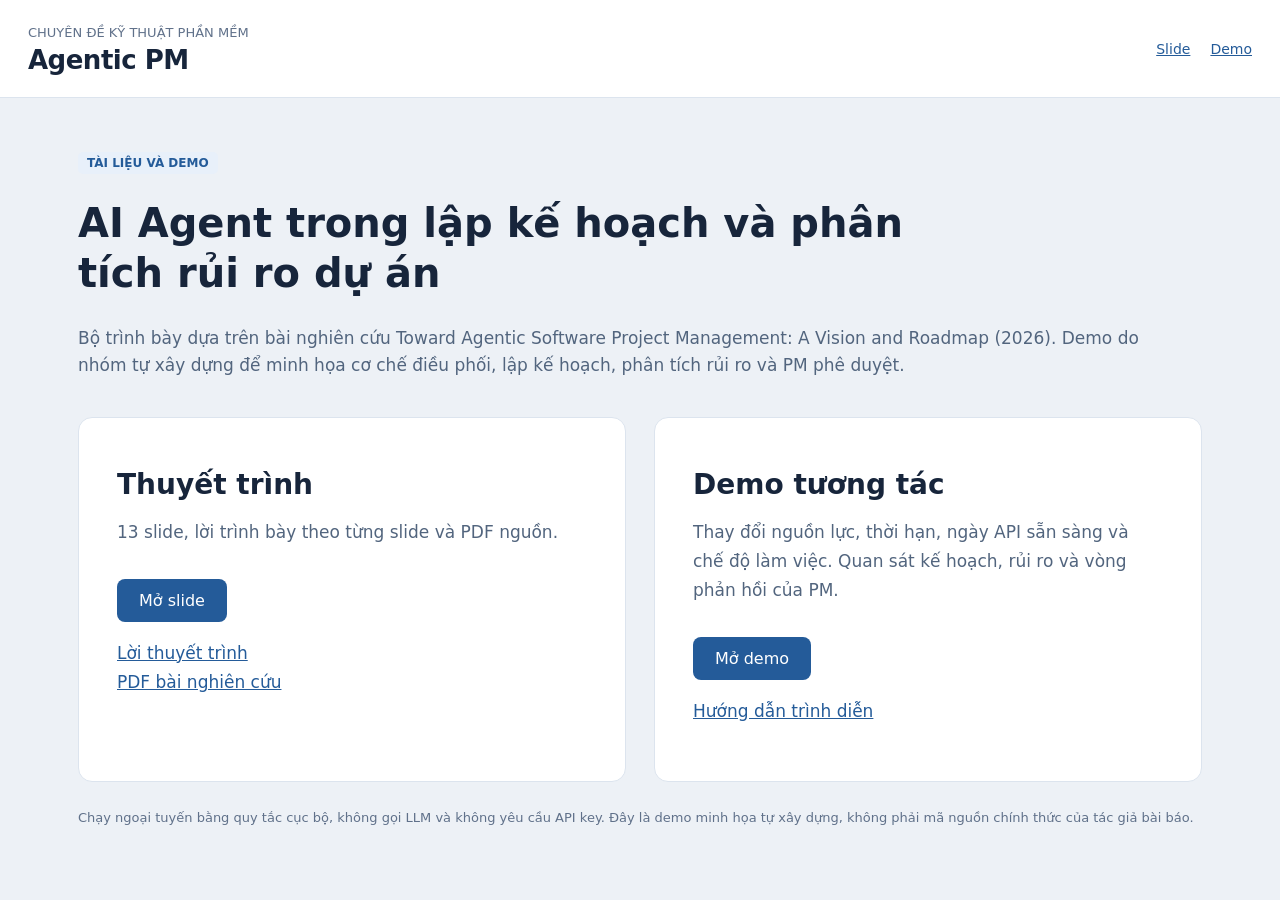
==== index.html @ 0125a107 "Add Agentic PM presentation and interactive mechanism demo" ====
<!doctype html><html lang="vi"><head><meta charset="utf-8"><meta name="viewport" content="width=device-width,initial-scale=1"><title>Agentic PM</title><link rel="stylesheet" href="demo/style.css"></head><body><header><div><small>CHUYÊN ĐỀ KỸ THUẬT PHẦN MỀM</small><h1>Agentic PM</h1></div><nav><a href="01-slide.html">Slide</a><a href="demo/index.html">Demo</a></nav></header><main class="landing"><span class="badge">TÀI LIỆU VÀ DEMO</span><h1>AI Agent trong lập kế hoạch và phân tích rủi ro dự án</h1><p class="intro">Bộ trình bày dựa trên bài nghiên cứu Toward Agentic Software Project Management: A Vision and Roadmap (2026). Demo do nhóm tự xây dựng để minh họa cơ chế điều phối, lập kế hoạch, phân tích rủi ro và PM phê duyệt.</p><div class="cards"><article><h2>Thuyết trình</h2><p>13 slide, lời trình bày theo từng slide và PDF nguồn.</p><a class="launch" href="01-slide.html">Mở slide</a><p><a href="02-thuyet-trinh.md">Lời thuyết trình</a><br><a href="tai-lieu-goc.pdf">PDF bài nghiên cứu</a></p></article><article><h2>Demo tương tác</h2><p>Thay đổi nguồn lực, thời hạn, ngày API sẵn sàng và chế độ làm việc. Quan sát kế hoạch, rủi ro và vòng phản hồi của PM.</p><a class="launch" href="demo/index.html">Mở demo</a><p><a href="03-huong-dan-demo.md">Hướng dẫn trình diễn</a></p></article></div><p class="source">Chạy ngoại tuyến bằng quy tắc cục bộ, không gọi LLM và không yêu cầu API key. Đây là demo minh họa tự xây dựng, không phải mã nguồn chính thức của tác giả bài báo.</p></main></body></html>
---- demo/style.css ----
:root{font-family:'Segoe UI',system-ui,sans-serif;color:#17253b;background:#edf1f6;font-synthesis:none;--blue:#245b99;--muted:#60718a;--line:#dce4ee;--green:#14755b;--red:#ae3847}*{box-sizing:border-box}body{margin:0}a{color:var(--blue)}button,input,select,textarea{font:inherit}button{cursor:pointer;border:1px solid #c2cede;background:white;color:#17253b;padding:11px 17px;border-radius:8px;font-weight:600}button.primary{background:var(--blue);border-color:var(--blue);color:white}button:disabled{opacity:.45;cursor:not-allowed}button:hover:not(:disabled){filter:brightness(.96)}button:focus-visible,a:focus-visible,input:focus-visible,select:focus-visible,textarea:focus-visible{outline:3px solid #63a7ed;outline-offset:3px}header{background:white;border-bottom:1px solid var(--line);padding:22px max(28px,calc((100vw - 1480px)/2));display:flex;justify-content:space-between;align-items:center;gap:24px}header small{color:var(--muted);font-size:13px}header h1{font-size:26px;margin:4px 0 0;letter-spacing:-.5px}nav{display:flex;gap:20px;align-items:center;font-size:14px}main{max-width:1480px;margin:auto;padding:26px 28px 50px}.intro{font-size:17px;line-height:1.6;max-width:1080px;color:#52657e;margin:0 0 24px}.layout{display:grid;grid-template-columns:310px minmax(0,1fr);gap:24px}.panel{background:white;border:1px solid var(--line);border-radius:12px;padding:24px}.panel h2{font-size:19px;margin:0 0 18px}.panel h3{font-size:16px;margin:18px 0 10px}.settings label{display:block;margin:0 0 20px;font-size:14px;font-weight:600}.settings label input:not([type=checkbox]),.settings select,.settings textarea{display:block;width:100%;margin-top:8px;border:1px solid #bac8d9;border-radius:7px;background:white;padding:10px}.settings label.check{display:flex;gap:9px;line-height:1.5;align-items:flex-start}.check input{margin-top:4px;width:17px;height:17px}.hint{font-size:13px;color:var(--muted);line-height:1.6}.settings .hint{margin-top:-8px;margin-bottom:22px}.stack{display:flex;flex-direction:column;gap:20px}.toolbar{display:flex;gap:10px;flex-wrap:wrap;margin-bottom:20px}.status{padding:16px 20px;background:#edf4fd;border-left:4px solid var(--blue);font-size:17px;line-height:1.55;margin-bottom:20px}.status b{display:block;margin-bottom:4px}.status.fail{background:#fff0f1;border-color:var(--red)}.status.ok{background:#eaf7f1;border-color:var(--green)}.flow{display:flex;gap:10px;align-items:stretch;margin:20px 0}.node{background:#f4f7fb;border:2px solid #e0e7ef;border-radius:9px;padding:15px;flex:1;min-width:0}.node b{display:block;font-size:15px}.node small{color:var(--muted);display:block;margin-top:8px;font-size:13px}.node.active{background:#e8f1ff;border-color:var(--blue);box-shadow:0 0 0 3px #245b9911}.node.done{border-color:#81bfa9;background:#eef8f4}.node.blocked{background:#fff0f1;border-color:#c66473}.arrow{align-self:center;color:#8497af}.hub{max-width:510px;margin:18px auto;text-align:center;border-color:var(--blue)}.hub-note{text-align:center;color:var(--muted);font-size:14px}.split{display:grid;grid-template-columns:1fr 1fr;gap:22px}pre{margin:0;padding:20px;border-radius:8px;background:#17253b;color:#e2ecf9;white-space:pre-wrap;overflow-wrap:anywhere;font:14px/1.7 Consolas,monospace;min-height:170px}.list{margin:0;padding-left:22px;font-size:15px;line-height:1.7}.log{max-height:260px;overflow:auto;list-style:none;padding:0;margin:0}.log li{font-size:14px;line-height:1.6;border-bottom:1px solid var(--line);padding:10px 0}.log li b{color:var(--blue);display:inline-block;min-width:42px}.log .error{color:var(--red)}table{border-collapse:collapse;width:100%;font-size:14px}th,td{padding:12px 10px;text-align:left;border-bottom:1px solid var(--line);vertical-align:top;line-height:1.5}th{background:#f2f5f9;color:#435975;font-size:13px}.table-wrap{overflow-x:auto}.pass{color:var(--green);font-weight:700}.fail-text{color:var(--red);font-weight:700}.badge{padding:4px 9px;border-radius:5px;background:#e8f0fa;color:var(--blue);font-size:12px;font-weight:700;white-space:nowrap}.badge.high{background:#ffedef;color:var(--red)}.badge.medium{background:#fff3df;color:#926113}.badge.low{background:#eaf7f1;color:var(--green)}.numbers{display:flex;gap:30px;margin:16px 0}.numbers b{display:block;font-size:28px;color:var(--blue)}.numbers span{font-size:13px;color:var(--muted)}.empty{color:var(--muted);font-size:15px;padding:18px 0}.approval{padding:22px;border:2px solid #d3a657;background:#fffbf1;border-radius:9px}.approval h3{margin-top:0}.approval p{font-size:15px;line-height:1.6}.approval label{font-size:14px;display:block;margin:12px 0}.approval input[type=text]{padding:10px;width:100%;border:1px solid #b7c5d6;border-radius:6px;margin:8px 0}.approval .toolbar{margin:15px 0 0}.hidden{display:none!important}.risk-row td:first-child{min-width:135px}.risk-row td:nth-child(2){min-width:180px}.source{font-size:13px;color:var(--muted);margin-top:25px;line-height:1.7}.cards{display:grid;grid-template-columns:1fr 1fr;gap:28px;margin-top:38px}.cards article{background:white;border:1px solid var(--line);padding:38px;border-radius:14px}.cards h2{font-size:28px;margin:12px 0}.cards p{font-size:17px;line-height:1.7;color:#52657e}.cards a.launch{display:inline-block;text-decoration:none;margin-top:15px;padding:12px 22px;background:var(--blue);color:white;border-radius:8px}.landing{max-width:1180px;padding-top:54px}.landing>h1{font-size:40px;line-height:1.25;max-width:900px}.trail{display:flex;gap:10px;flex-wrap:wrap}.trail span{padding:7px 11px;background:#edf3fa;border-radius:5px;font-size:13px;color:#245b99}.feedback{font-size:14px;line-height:1.7}.gantt{margin-top:20px}.gantt-row{display:grid;grid-template-columns:170px 1fr;align-items:center;gap:12px;margin:9px 0;font-size:13px}.gantt-track{height:25px;background:#f0f3f7;position:relative;border-radius:3px;overflow:hidden}.gantt-bar{height:100%;background:#3777bd;position:absolute;color:white;font-size:12px;display:flex;align-items:center;justify-content:center;min-width:24px}.gantt-row.late .gantt-bar{background:#b65a48}.legend{font-size:13px;color:var(--muted);margin-top:12px}.subtle{font-size:14px;color:var(--muted);line-height:1.6}.tasks textarea{width:100%;min-height:120px}.live-msg{min-height:22px;color:var(--red);font-size:14px}.agent-diagram{display:grid;grid-template-columns:1fr 1fr;gap:16px}.agent-diagram .node{flex:auto}.agent-diagram .central{grid-column:1/-1;text-align:center;max-width:550px;width:100%;margin:auto}.agent-diagram .database{grid-column:1/-1;border-style:dashed}.loading{animation:pulse 1s infinite}@keyframes pulse{50%{opacity:.65}}footer{max-width:1480px;padding:0 28px 25px;margin:auto;font-size:13px;color:var(--muted)}@media(max-width:1000px){.layout{grid-template-columns:260px minmax(0,1fr)}.split{grid-template-columns:1fr}.flow{gap:5px}.node{padding:11px}.arrow{display:none}}@media(max-width:760px){header{align-items:flex-start;flex-direction:column;padding:20px}header h1{font-size:23px}main{padding:20px}.layout,.cards{grid-template-columns:1fr}.flow{flex-wrap:wrap}.flow .node{flex-basis:40%}.cards article{padding:26px}.landing>h1{font-size:32px}.panel{padding:20px}.gantt-row{grid-template-columns:120px 1fr}.numbers{gap:22px}.agent-diagram{gap:10px}nav{gap:15px}}
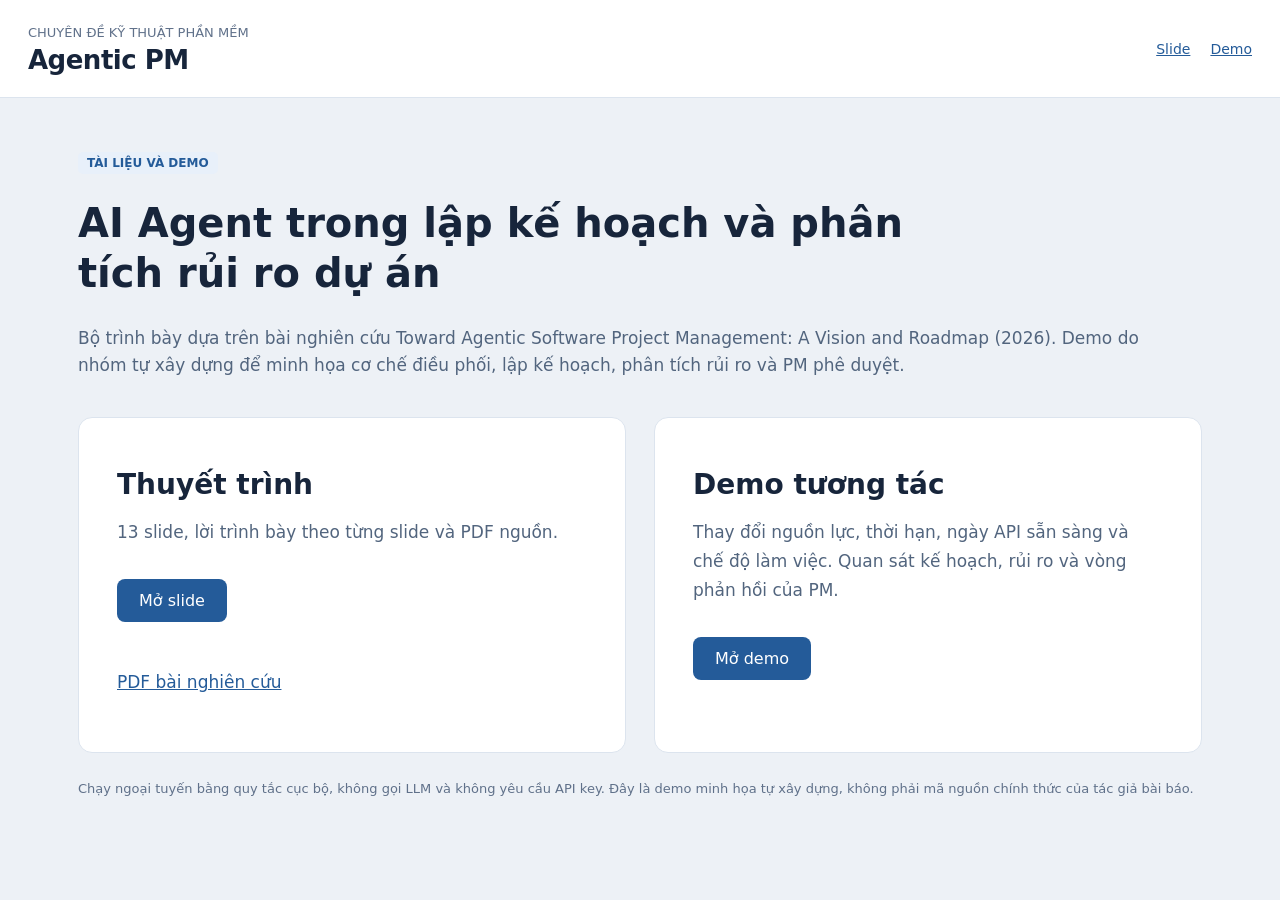
==== commit c745473b: "Update Hub demo and keep presentation notes local" ====
--- a/index.html
+++ b/index.html
@@ -1 +1 @@
-<!doctype html><html lang="vi"><head><meta charset="utf-8"><meta name="viewport" content="width=device-width,initial-scale=1"><title>Agentic PM</title><link rel="stylesheet" href="demo/style.css"></head><body><header><div><small>CHUYÊN ĐỀ KỸ THUẬT PHẦN MỀM</small><h1>Agentic PM</h1></div><nav><a href="01-slide.html">Slide</a><a href="demo/index.html">Demo</a></nav></header><main class="landing"><span class="badge">TÀI LIỆU VÀ DEMO</span><h1>AI Agent trong lập kế hoạch và phân tích rủi ro dự án</h1><p class="intro">Bộ trình bày dựa trên bài nghiên cứu Toward Agentic Software Project Management: A Vision and Roadmap (2026). Demo do nhóm tự xây dựng để minh họa cơ chế điều phối, lập kế hoạch, phân tích rủi ro và PM phê duyệt.</p><div class="cards"><article><h2>Thuyết trình</h2><p>13 slide, lời trình bày theo từng slide và PDF nguồn.</p><a class="launch" href="01-slide.html">Mở slide</a><p><a href="02-thuyet-trinh.md">Lời thuyết trình</a><br><a href="tai-lieu-goc.pdf">PDF bài nghiên cứu</a></p></article><article><h2>Demo tương tác</h2><p>Thay đổi nguồn lực, thời hạn, ngày API sẵn sàng và chế độ làm việc. Quan sát kế hoạch, rủi ro và vòng phản hồi của PM.</p><a class="launch" href="demo/index.html">Mở demo</a><p><a href="03-huong-dan-demo.md">Hướng dẫn trình diễn</a></p></article></div><p class="source">Chạy ngoại tuyến bằng quy tắc cục bộ, không gọi LLM và không yêu cầu API key. Đây là demo minh họa tự xây dựng, không phải mã nguồn chính thức của tác giả bài báo.</p></main></body></html>+<!doctype html><html lang="vi"><head><meta charset="utf-8"><meta name="viewport" content="width=device-width,initial-scale=1"><title>Agentic PM</title><link rel="stylesheet" href="demo/style.css"></head><body><header><div><small>CHUYÊN ĐỀ KỸ THUẬT PHẦN MỀM</small><h1>Agentic PM</h1></div><nav><a href="01-slide.html">Slide</a><a href="demo/index.html">Demo</a></nav></header><main class="landing"><span class="badge">TÀI LIỆU VÀ DEMO</span><h1>AI Agent trong lập kế hoạch và phân tích rủi ro dự án</h1><p class="intro">Bộ trình bày dựa trên bài nghiên cứu Toward Agentic Software Project Management: A Vision and Roadmap (2026). Demo do nhóm tự xây dựng để minh họa cơ chế điều phối, lập kế hoạch, phân tích rủi ro và PM phê duyệt.</p><div class="cards"><article><h2>Thuyết trình</h2><p>13 slide, lời trình bày theo từng slide và PDF nguồn.</p><a class="launch" href="01-slide.html">Mở slide</a><p><br><a href="tai-lieu-goc.pdf">PDF bài nghiên cứu</a></p></article><article><h2>Demo tương tác</h2><p>Thay đổi nguồn lực, thời hạn, ngày API sẵn sàng và chế độ làm việc. Quan sát kế hoạch, rủi ro và vòng phản hồi của PM.</p><a class="launch" href="demo/index.html">Mở demo</a><p></p></article></div><p class="source">Chạy ngoại tuyến bằng quy tắc cục bộ, không gọi LLM và không yêu cầu API key. Đây là demo minh họa tự xây dựng, không phải mã nguồn chính thức của tác giả bài báo.</p></main></body></html>
--- a/demo/style.css
+++ b/demo/style.css
@@ -1 +1,3 @@
 :root{font-family:'Segoe UI',system-ui,sans-serif;color:#17253b;background:#edf1f6;font-synthesis:none;--blue:#245b99;--muted:#60718a;--line:#dce4ee;--green:#14755b;--red:#ae3847}*{box-sizing:border-box}body{margin:0}a{color:var(--blue)}button,input,select,textarea{font:inherit}button{cursor:pointer;border:1px solid #c2cede;background:white;color:#17253b;padding:11px 17px;border-radius:8px;font-weight:600}button.primary{background:var(--blue);border-color:var(--blue);color:white}button:disabled{opacity:.45;cursor:not-allowed}button:hover:not(:disabled){filter:brightness(.96)}button:focus-visible,a:focus-visible,input:focus-visible,select:focus-visible,textarea:focus-visible{outline:3px solid #63a7ed;outline-offset:3px}header{background:white;border-bottom:1px solid var(--line);padding:22px max(28px,calc((100vw - 1480px)/2));display:flex;justify-content:space-between;align-items:center;gap:24px}header small{color:var(--muted);font-size:13px}header h1{font-size:26px;margin:4px 0 0;letter-spacing:-.5px}nav{display:flex;gap:20px;align-items:center;font-size:14px}main{max-width:1480px;margin:auto;padding:26px 28px 50px}.intro{font-size:17px;line-height:1.6;max-width:1080px;color:#52657e;margin:0 0 24px}.layout{display:grid;grid-template-columns:310px minmax(0,1fr);gap:24px}.panel{background:white;border:1px solid var(--line);border-radius:12px;padding:24px}.panel h2{font-size:19px;margin:0 0 18px}.panel h3{font-size:16px;margin:18px 0 10px}.settings label{display:block;margin:0 0 20px;font-size:14px;font-weight:600}.settings label input:not([type=checkbox]),.settings select,.settings textarea{display:block;width:100%;margin-top:8px;border:1px solid #bac8d9;border-radius:7px;background:white;padding:10px}.settings label.check{display:flex;gap:9px;line-height:1.5;align-items:flex-start}.check input{margin-top:4px;width:17px;height:17px}.hint{font-size:13px;color:var(--muted);line-height:1.6}.settings .hint{margin-top:-8px;margin-bottom:22px}.stack{display:flex;flex-direction:column;gap:20px}.toolbar{display:flex;gap:10px;flex-wrap:wrap;margin-bottom:20px}.status{padding:16px 20px;background:#edf4fd;border-left:4px solid var(--blue);font-size:17px;line-height:1.55;margin-bottom:20px}.status b{display:block;margin-bottom:4px}.status.fail{background:#fff0f1;border-color:var(--red)}.status.ok{background:#eaf7f1;border-color:var(--green)}.flow{display:flex;gap:10px;align-items:stretch;margin:20px 0}.node{background:#f4f7fb;border:2px solid #e0e7ef;border-radius:9px;padding:15px;flex:1;min-width:0}.node b{display:block;font-size:15px}.node small{color:var(--muted);display:block;margin-top:8px;font-size:13px}.node.active{background:#e8f1ff;border-color:var(--blue);box-shadow:0 0 0 3px #245b9911}.node.done{border-color:#81bfa9;background:#eef8f4}.node.blocked{background:#fff0f1;border-color:#c66473}.arrow{align-self:center;color:#8497af}.hub{max-width:510px;margin:18px auto;text-align:center;border-color:var(--blue)}.hub-note{text-align:center;color:var(--muted);font-size:14px}.split{display:grid;grid-template-columns:1fr 1fr;gap:22px}pre{margin:0;padding:20px;border-radius:8px;background:#17253b;color:#e2ecf9;white-space:pre-wrap;overflow-wrap:anywhere;font:14px/1.7 Consolas,monospace;min-height:170px}.list{margin:0;padding-left:22px;font-size:15px;line-height:1.7}.log{max-height:260px;overflow:auto;list-style:none;padding:0;margin:0}.log li{font-size:14px;line-height:1.6;border-bottom:1px solid var(--line);padding:10px 0}.log li b{color:var(--blue);display:inline-block;min-width:42px}.log .error{color:var(--red)}table{border-collapse:collapse;width:100%;font-size:14px}th,td{padding:12px 10px;text-align:left;border-bottom:1px solid var(--line);vertical-align:top;line-height:1.5}th{background:#f2f5f9;color:#435975;font-size:13px}.table-wrap{overflow-x:auto}.pass{color:var(--green);font-weight:700}.fail-text{color:var(--red);font-weight:700}.badge{padding:4px 9px;border-radius:5px;background:#e8f0fa;color:var(--blue);font-size:12px;font-weight:700;white-space:nowrap}.badge.high{background:#ffedef;color:var(--red)}.badge.medium{background:#fff3df;color:#926113}.badge.low{background:#eaf7f1;color:var(--green)}.numbers{display:flex;gap:30px;margin:16px 0}.numbers b{display:block;font-size:28px;color:var(--blue)}.numbers span{font-size:13px;color:var(--muted)}.empty{color:var(--muted);font-size:15px;padding:18px 0}.approval{padding:22px;border:2px solid #d3a657;background:#fffbf1;border-radius:9px}.approval h3{margin-top:0}.approval p{font-size:15px;line-height:1.6}.approval label{font-size:14px;display:block;margin:12px 0}.approval input[type=text]{padding:10px;width:100%;border:1px solid #b7c5d6;border-radius:6px;margin:8px 0}.approval .toolbar{margin:15px 0 0}.hidden{display:none!important}.risk-row td:first-child{min-width:135px}.risk-row td:nth-child(2){min-width:180px}.source{font-size:13px;color:var(--muted);margin-top:25px;line-height:1.7}.cards{display:grid;grid-template-columns:1fr 1fr;gap:28px;margin-top:38px}.cards article{background:white;border:1px solid var(--line);padding:38px;border-radius:14px}.cards h2{font-size:28px;margin:12px 0}.cards p{font-size:17px;line-height:1.7;color:#52657e}.cards a.launch{display:inline-block;text-decoration:none;margin-top:15px;padding:12px 22px;background:var(--blue);color:white;border-radius:8px}.landing{max-width:1180px;padding-top:54px}.landing>h1{font-size:40px;line-height:1.25;max-width:900px}.trail{display:flex;gap:10px;flex-wrap:wrap}.trail span{padding:7px 11px;background:#edf3fa;border-radius:5px;font-size:13px;color:#245b99}.feedback{font-size:14px;line-height:1.7}.gantt{margin-top:20px}.gantt-row{display:grid;grid-template-columns:170px 1fr;align-items:center;gap:12px;margin:9px 0;font-size:13px}.gantt-track{height:25px;background:#f0f3f7;position:relative;border-radius:3px;overflow:hidden}.gantt-bar{height:100%;background:#3777bd;position:absolute;color:white;font-size:12px;display:flex;align-items:center;justify-content:center;min-width:24px}.gantt-row.late .gantt-bar{background:#b65a48}.legend{font-size:13px;color:var(--muted);margin-top:12px}.subtle{font-size:14px;color:var(--muted);line-height:1.6}.tasks textarea{width:100%;min-height:120px}.live-msg{min-height:22px;color:var(--red);font-size:14px}.agent-diagram{display:grid;grid-template-columns:1fr 1fr;gap:16px}.agent-diagram .node{flex:auto}.agent-diagram .central{grid-column:1/-1;text-align:center;max-width:550px;width:100%;margin:auto}.agent-diagram .database{grid-column:1/-1;border-style:dashed}.loading{animation:pulse 1s infinite}@keyframes pulse{50%{opacity:.65}}footer{max-width:1480px;padding:0 28px 25px;margin:auto;font-size:13px;color:var(--muted)}@media(max-width:1000px){.layout{grid-template-columns:260px minmax(0,1fr)}.split{grid-template-columns:1fr}.flow{gap:5px}.node{padding:11px}.arrow{display:none}}@media(max-width:760px){header{align-items:flex-start;flex-direction:column;padding:20px}header h1{font-size:23px}main{padding:20px}.layout,.cards{grid-template-columns:1fr}.flow{flex-wrap:wrap}.flow .node{flex-basis:40%}.cards article{padding:26px}.landing>h1{font-size:32px}.panel{padding:20px}.gantt-row{grid-template-columns:120px 1fr}.numbers{gap:22px}.agent-diagram{gap:10px}nav{gap:15px}}
+
+.demo-journey{display:grid;grid-template-columns:repeat(5,1fr);gap:8px;margin-bottom:22px}.demo-journey span{background:#f0f4f8;color:#73869a;padding:12px 10px;border-bottom:3px solid #dce5ed;font-size:13px}.demo-journey span.current{color:#245b99;background:#edf4ff;border-color:#245b99;font-weight:700}.demo-journey span.finished{color:#14755b;border-color:#78baa3}.explain-stage{display:grid;grid-template-columns:1fr 1.4fr 1fr;gap:18px;margin:20px 0}.explain-stage>div{border-top:2px solid #dce4ee;padding:14px 0}.explain-stage small{font-size:11px;letter-spacing:.8px;color:#60718a}.explain-stage p{font-size:15px;line-height:1.6;margin:10px 0 0}.scenario-buttons{display:grid;grid-template-columns:1fr 1fr;gap:7px;margin-bottom:25px}.scenario-buttons button{font-size:12px;text-align:left;padding:10px;line-height:1.5}.route-visual{width:100%;height:auto;max-height:230px}.route-visual .wire{stroke:#bdcddc;stroke-width:2;fill:none}.route-visual .node-box{fill:#f3f6fa;stroke:#cbd8e4;stroke-width:2}.route-visual text{font-family:'Segoe UI',sans-serif;fill:#24445f;font-size:17px}.route-visual .sub{font-size:12px;fill:#6e8598}.route-visual .lit .node-box{stroke:#245b99;fill:#e6f1ff;stroke-width:3}.route-message{padding:12px 16px;background:#edf4fd;color:#245b99;font-size:14px;margin:10px 0}.code-explainer{font-size:14px;line-height:1.7;background:#f5f8fb;border-left:3px solid #245b99;padding:16px 18px;margin-bottom:15px}.result-summary{padding:18px;background:#eff7f3;border-left:3px solid #14755b;font-size:15px;line-height:1.6}.result-summary.warn{background:#fff4e7;border-color:#b4741c}.settings{align-self:start}.log{max-height:180px}.panel:has(#log)>h2{font-size:16px}.risk-card-grid{display:grid;grid-template-columns:repeat(2,1fr);gap:15px}.risk-card{border:1px solid #dce5ed;padding:18px;border-radius:7px}.risk-card h3{margin-top:0}.risk-card p{font-size:14px;line-height:1.6;margin:10px 0}.risk-card .badge{display:inline-block;margin-bottom:5px}.dependency-map{display:flex;align-items:center;gap:12px;margin:18px 0;padding:20px;background:#f3f7fb;font-size:14px;line-height:1.7}.dependency-map .parallel{display:grid;gap:8px}.dependency-map b{background:white;padding:8px 12px;border:1px solid #d7e2ec;display:block}.dependency-map em{font-size:12px;color:#9b6630;font-style:normal}.result-impact{font-size:23px;color:#245b99;margin:15px 0}.table-details{margin-top:18px;font-size:14px}summary{cursor:pointer;color:#245b99}.table-details summary{margin-bottom:12px}.gantt-row{margin:14px 0}.gantt-track{height:34px}.legend{line-height:1.7}@media(max-width:850px){.explain-stage{grid-template-columns:1fr}.explain-stage>div{padding:8px 0}.demo-journey span{font-size:11px;padding:10px 5px}.risk-card-grid{grid-template-columns:1fr}.dependency-map{gap:7px;font-size:12px;flex-wrap:wrap}}
